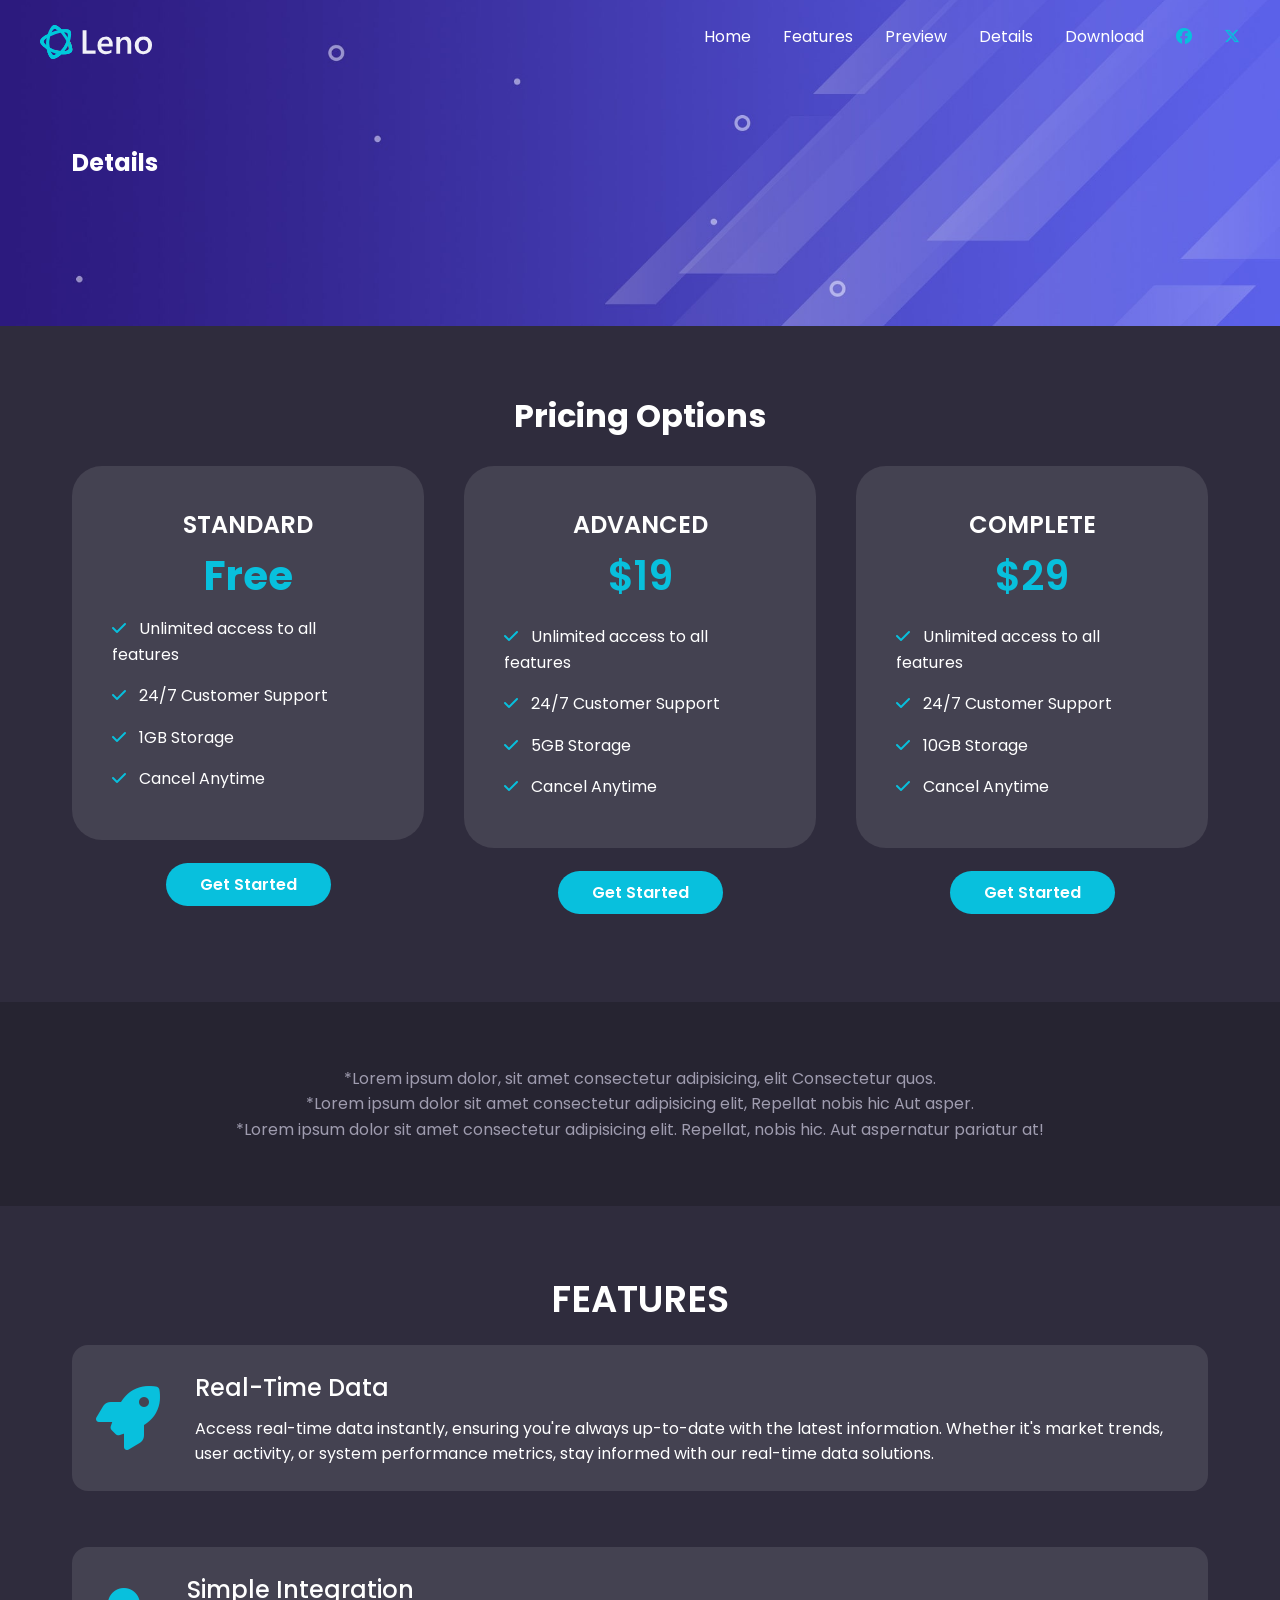
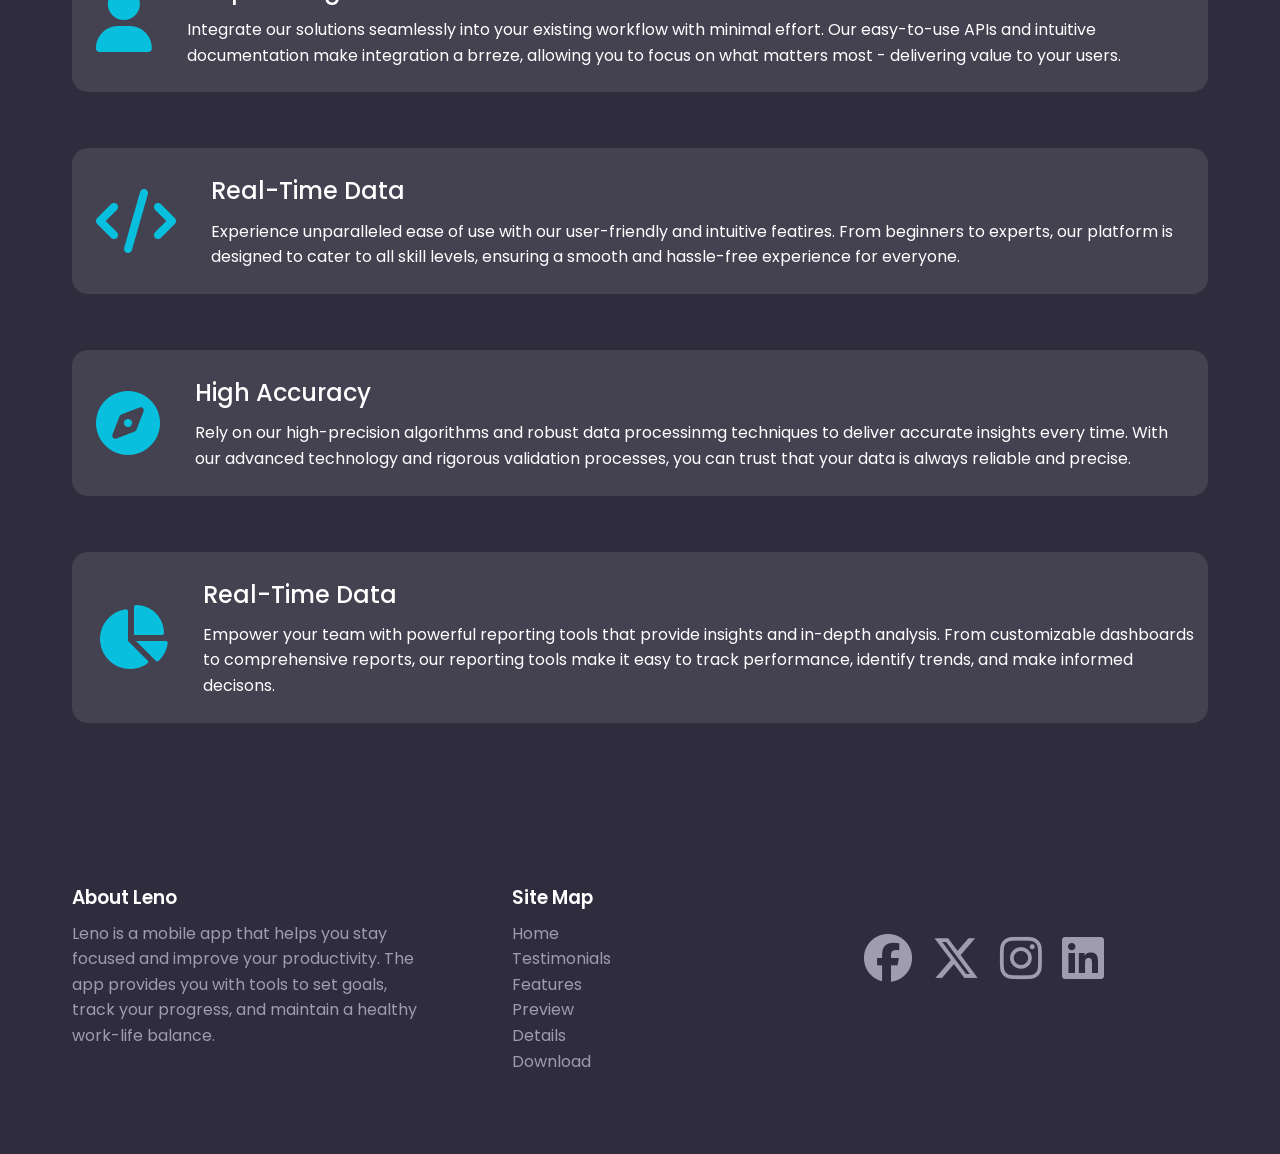
==== details.html @ 63ff6bb9 "Initial commit" ====
<!DOCTYPE html>
<html lang="en">
<head>
    <meta charset="UTF-8">
    <meta name="viewport" content="width=device-width, initial-scale=1.0">
    <link rel="preconnect" href="https://fonts.googleapis.com">
    <link rel="preconnect" href="https://fonts.gstatic.com" crossorigin>
    <link href="https://fonts.googleapis.com/css2?family=Poppins:wght@300;400;500;600;700&display=swap" rel="stylesheet">
    <link rel="stylesheet" href="https://cdnjs.cloudflare.com/ajax/libs/font-awesome/6.7.1/css/all.min.css" integrity="sha512-5Hs3dF2AEPkpNAR7UiOHba+lRSJNeM2ECkwxUIxC1Q/FLycGTbNapWXB4tP889k5T5Ju8fs4b1P5z/iB4nMfSQ==" crossorigin="anonymous" referrerpolicy="no-referrer" />
    <link rel="stylesheet" href="css/styles.css">
    <title>Leno Website</title>
</head>
<body>
    <nav class="navbar">
      <div class="container navbar-flex">
         <div class="navbar-logo">
            <img class="logo" src="./img/images/logo.svg" alt="Logo">
         </div>
         <div class="main-menu">
            <div class="main-menu-items">
               <ul class="main-menu-list">
                  <li><a href="index.html">Home</a></li>
                  <li><a href="index.html#features">Features</a></li>
                  <li><a href="index.html#preview">Preview</a></li>
                  <li><a href="index.html#details">Details</a></li>
                  <li><a href="index.html#download">Download</a></li>
                  <li><a href="#"><i class="fa-brands fa-facebook"></i></i></a></li>
                  <li><a href="https://x.com/AkeemUsman10482"><i class="fa-brands fa-x-twitter"></i></i></a></li>
               </ul>
            </div>
         </div> 
         <!-- Mobile Menu -->
         <div class="mobile-menu">
            <div class="mobile-menu-toggle">
               <i class="fa-solid fa-bars fa-2x"></i>
            </div>
            <div class="mobile-menu-items">
               <ul class="mobile-menu-list">
                  <li><a href="index.html">Home</a></li>
                     <li><a href="index.html#features">Features</a></li>
                     <li><a href="index.html#preview">Preview</a></li>
                     <li><a href="index.html#details">Details</a></li>
                     <li><a href="index.html#download">Download</a></li>
                     <li><a href="#"><i class="fa-brands fa-facebook"></i></i></a></li>
                     <li><a href="https://x.com/AkeemUsman10482"><i class="fa-brands fa-x-twitter"></i></i></a></li>
               </ul>
            </div>
         </div>
      </div>
 </nav>

 <!-- Inner Header -->
    <section class="inner-details">
        <div class="details-container container">
            <h2 class="details-description">Details</h2>
        </div>
    </section>
     <!-- Pricing -->
     <section class="pricing">
        <div class="pricing-container container">
            <h2 class="pricing-description">Pricing Options</h2>
            <div class="pricing-grid">
                <div class="pricing-card">
                    <div class="pricing-card-box">
                        <h2 class="pricing-card-title">Standard</h2>
                        <h2 class="pricing-plan">Free</h2>
                        <ul>
                            <li><i class="fa-solid fa-check"></i>Unlimited access to all features</li>
                            <li><i class="fa-solid fa-check"></i>24/7 Customer Support</li>
                            <li><i class="fa-solid fa-check"></i>1GB Storage</li>
                            <li><i class="fa-solid fa-check"></i>Cancel Anytime</li>
                        </ul>
                    </div>
                    <div class="inner-details-button">
                        <a href="#" class="btn">Get Started</a>
                    </div>
                </div>
                <!-- Pricng box 2 -->
                <div class="pricing-card">
                    <div class="pricing-card-box">
                        <h2 class="pricing-card-title">Advanced</h2>
                        <h3 class="pricing-plan">$19</h3>
                        <ul>
                            <li><i class="fa-solid fa-check"></i>Unlimited access to all features</li>
                            <li><i class="fa-solid fa-check"></i>24/7 Customer Support</li>
                            <li><i class="fa-solid fa-check"></i>5GB Storage</li>
                            <li><i class="fa-solid fa-check"></i>Cancel Anytime</li>
                        </ul>
                    </div>
                    <div class="inner-details-button">
                        <a href="#" class="btn">Get Started</a>
                    </div>
                </div>
                <!-- Pricing box 3 -->
                <div class="pricing-card">
                 <div class="pricing-card-box">
                        <h2 class="pricing-card-title">Complete</h2>
                        <h3 class="pricing-plan">$29</h3>
                        <ul>
                            <li><i class="fa-solid fa-check"></i>Unlimited access to all features</li>
                            <li><i class="fa-solid fa-check"></i>24/7 Customer Support</li>
                            <li><i class="fa-solid fa-check"></i>10GB Storage</li>
                            <li><i class="fa-solid fa-check"></i>Cancel Anytime</li>
                        </ul>
                    </div>
                    <div class="inner-details-button">
                        <a href="#" class="btn">Get Started</a>
                    </div>
                </div>
            </div>
        </div>
     </section>

     <!-- Inner Details Mote -->
     <section class="note">
        <div class="note-container container">
           <p class="note-description">*Lorem ipsum dolor, sit amet consectetur adipisicing, elit Consectetur quos.</p>
           <p class="note-description">*Lorem ipsum dolor sit amet consectetur adipisicing elit, Repellat nobis hic Aut asper.</p>
           <p class="note-description">*Lorem ipsum dolor sit amet consectetur adipisicing elit. Repellat, nobis hic. Aut aspernatur pariatur at!</p>
        </div>
    </section>

    <!-- Inner-details Features -->
    <section class="inner-features">
        <div class="inner-features-container container">
            <h2 class="inner-features-heading">Features</h2>
            <div class="inner-features-grid">
                <div class="inner-features-flex-items">
                    <i class="fa-solid fa-rocket fa-4x"></i>
                    <div class="inner-features-content">
                        <h3 class="inner-features-title">
                            Real-Time Data
                        </h3>
                        <p class="inner-features-description">
                            Access real-time data instantly, ensuring you're always up-to-date with the latest information. Whether it's market trends, user activity, or system performance metrics, stay informed with our real-time data solutions.
                        </p>
                    </div>
                </div>
                <!-- Items 2 -->
                <div class="inner-features-flex-items">
                    <i class="fa-solid fa-user fa-4x"></i>
                    <div class="inner-features-content">
                        <h3 class="inner-features-title">
                            Simple Integration
                        </h3>
                        <p class="inner-features-description">
                            Integrate our solutions seamlessly into your existing workflow with minimal effort. Our easy-to-use APIs and intuitive documentation make integration a brreze, allowing you to focus on what matters most - delivering value to your users.
                        </p>
                    </div>
                </div>
                <!-- Items 3 -->
                <div class="inner-features-flex-items">
                    <i class="fa-solid fa-code fa-4x"></i>
                    <div class="inner-features-content">
                        <h3 class="inner-features-title">
                            Real-Time Data
                        </h3>
                        <p class="inner-features-description">
                          Experience unparalleled ease of use with our user-friendly and intuitive featires. From beginners to experts, our platform is designed to cater to all skill levels, ensuring a smooth and hassle-free experience for everyone.
                        </p>
                    </div>
                </div>
                <!-- Items 4 -->
                <div class="inner-features-flex-items">
                    <i class="fa-solid fa-compass fa-4x"></i>
                    <div class="inner-features-content">
                        <h3 class="inner-features-title">
                            High Accuracy
                        </h3>
                        <p class="inner-features-description">
                           Rely on our high-precision algorithms and robust data processinmg techniques to deliver accurate insights every time. With our advanced technology and rigorous validation processes, you can trust that your data is always reliable and precise.
                        </p>
                    </div>
                </div>
                <!-- Items 5 -->
                <div class="inner-features-flex-items">
                    <i class="fa-solid fa-pie-chart fa-4x"></i>
                    <div class="inner-features-content">
                        <h3 class="inner-features-title">
                            Real-Time Data
                        </h3>
                        <p class="inner-features-description">
                            Empower your team with powerful reporting tools that provide insights and in-depth analysis. From customizable dashboards to comprehensive reports, our reporting tools make it easy to track performance, identify trends, and make informed decisons.
                        </p>
                    </div>
                </div>
            </div>
        </div>
    </section>


   
    <footer class="footer">
         <div class="footer-container container">
            <div class="footer-grid">
               <div class="about-leno">
                  <h3>About Leno</h3>
                  <p>Leno is a mobile app that helps you stay focused and improve your productivity. The app provides you with tools to set goals, track your progress, and maintain a healthy work-life balance.</p>
               </div>
               <div class="site-map">
                  <h3>Site Map</h3>
                  <a href="index.html">Home</a>
                  <a href="#testimonials">Testimonials</a>
                  <a href="#features">Features</a>
                  <a href="#preview">Preview</a>
                  <a href="#details">Details</a>
                  <a href="#download">Download</a>
               </div>
               <div class="icons-link">
                  <a href="#">
                     <i class="fa-brands fa-facebook fa-3x"></i>
                  </a>
                  <a href="https://x.com/AkeemUsman10482">
                     <i class="fa-brands fa-x-twitter fa-3x"></i>
                  </a>
                  <a href="#">
                     <i class="fa-brands fa-instagram fa-3x"></i>
                  </a>
                  <a href="#">
                     <i class="fa-brands fa-linkedin fa-3x"></i>
                  </a>
               </div>
            </div>
         </div>
      </footer>

 <script src="./js/script.js"></script>
</body>
</html>
---- css/styles.css ----
* {
    margin: 0;
    padding: 0;
    box-sizing: border-box;
}

body,
html {
    font-family: 'poppins', sans-serif;
    line-height: 1.6;
    scroll-behavior: smooth;
    background: var(--secondary-color);
    color: #fff;
}

:root {
    --primary-color: #08c0dd;
  --secondary-color: #262431;
  --tertiary-color: #2f2c3d;
}

ul li {
    list-style: none;
}

a {
    text-decoration: none;
    color: #fff;
}

img {
    max-width: 100%;
}

.container {
    max-width: 1200px;
    margin: 0 auto;
}

.btn {
    padding: 0.5rem 2rem;
    background-color: var(--primary-color);
    border: 2px solid transparent;
    color: #fff;
    font-weight: 600;
    border-radius: 50px;
    transition: background-color 0.3s ease;
  }

  .btn:hover {
    background-color: var(--secondary-color);
    border-color: var(--primary-color);
  }

.navbar .container {
    max-width: 1200px;
    padding: 1rem 2rem;
    margin: 0 auto;
    height: 80px;
}

.navbar {
    position: fixed;
    padding: 0 auto;
    top: 0;
    right: 0;
    left: 0;
    z-index: 1000;
    background-color: transparent;
    transition: background-color 0.3s ease-in-out;
  }

  .navbar.navbar--scroll {
    background-color: rgba(38, 36, 49, 0.8);
    backdrop-filter: blur(10px);
  }

.navbar .logo {
   width: 112px;
   height: 36px
}

.navbar .navbar-flex {
    display: flex;
    justify-content: space-between;
    text-align: center;
    padding: 1.5rem 0;
}

.navbar .main-menu-list {
    display: flex;
    justify-content: space-between;
    gap: 2rem;
}

.navbar a:hover {
    color: var(--primary-color);
}

.navbar i {
    color: var(--primary-color);
}

.navbar i:hover {
    color: #fff;
}

/* Mobile Menu */
.navbar .mobile-menu-items {
  position: absolute;
  top: 100%;
  left: 0;
  width: 100%;
  background: var(--secondary-color);
  opacity: 0.95;
  padding: 3rem 2rem;
  text-align: center;
  box-shadow: 0 2px 5px rgba(255, 255, 255, 0.1);
  border-top: 1px solid rgba(255, 255, 255, 0.1);
  transition: transform 0.3s ease-in-out;
}

.navbar .mobile-menu-list {
    display: flex;
    flex-direction: column;
    padding-top: 2rem;
    gap: 2rem;
    font-size: 1rem;
}

.navbar .mobile-menu {
    display: none;
}

.navbar .mobile-menu-items {
    transform: translateX(100%);
}

.navbar .mobile-menu-items.active {
    transform: translateX(0);
}

.navbar .mobile-menu-toggle i {
    color: #fff;
    cursor: pointer;
}

/* Hero */
.hero {
    background: #000 url('../img/images/header-background.jpg');
    background-size: cover;
    background-repeat: no-repeat;
    padding: 11.5rem 2rem 8rem;
}

.hero-container {
    display: flex;
    justify-content: space-around;
    flex-wrap: wrap;
    gap: 1rem;
}

.hero-content {
    max-width: 500px;
    font-size: 1.5rem;
    margin-top: 5rem;
}

.hero-content-title {
    text-transform: uppercase;
    line-height: 1.2;
    margin-top: 3rem;
    margin-bottom: 1.5rem;
}

.hero-content-title .hero-title-primary {
    color: var(--primary-color);
}

.hero-content-description {
    font-size: 1.1rem;
    margin-bottom: 1.5rem;
    line-height: 1.6;
}

.hero-buttons {
    display: flex;
    align-items: center;
    justify-content: center;
    gap: 1.5rem;
    margin-top: 2rem;
  }

  .hero-button {
    padding: 1rem 2rem;
    font-size: 1rem;
  }

  .hero__button i {
    margin-right: 0.5rem;
  }

  /* Testimonials */
  .testimonials {
    width: 100%;
    margin: 2rem 1rem;
  }

  .testimonials-container {
    max-width: 1100px;
    display: grid;
    grid-template-columns: repeat(3, 1fr);
    justify-content: space-between;
    gap: 4rem;
  }

  .testimonial-box {
    display: flex;
    flex-direction: column;
    text-align: center;
    gap: 2rem
  }

  .testimonial-img img {
        width: 96px;
        height: 96px;
        border-radius: 50%;
        margin-right: auto;
        margin-left: auto;
        margin-bottom: 0.2rem;
  }

  .testimonial-description {
    font-style: italic;
    text-align: center;
    padding: 0 2rem;
  }

  .features {
    background-color: var(--tertiary-color);
  }

  /* Features */
   .features-container {
    max-width: 1100px;
    width: 100%;
    padding: 4.5rem 0;
  }

  .features-title {
    text-transform: uppercase;
    text-align: center;
    font-size: 1.2rem;
    font-weight: 600;
    margin-bottom: 2rem;
  }

  .features-description {
    text-align: center;
    padding: 0 1.5rem;
    margin-bottom: 4rem;
  } 

  .features .features-grid {
    display: grid;
    grid-template-columns: repeat(3, 1fr);
    gap: 2rem;
  }

  .features .features-bf-column-items {
    margin-top: 4rem;
    justify-content: right;
    align-items: center;
    align-content: right;
  }

  .features, .column-items {
    display: flex;
    gap: 2rem;
    text-align: right;
    justify-content: right;
  }

  .features .column-left-title {
    margin-bottom: 1rem;
    font-size: 1.3rem;
    font-weight: 300;
  }

  .features .features-column-right {
    text-align: center;
  }

  .features .features-column-left {
    text-align: center;
  }


  .features .column-items.right {
    flex-direction: row-reverse;
    justify-content: center;
    text-align: left;
  }

  .features .column-left-icon i {
    color: var(--primary-color);
  }

  /* Preview */
  .preview {
    background: url('../img/images/video-background.jpg') center center/cover
    no-repeat;
    padding: 3rem;
  }

  .preview .preview-items {
    width: 100%;
  }

  .preview .preview-content {
    text-align: center;
    padding: 1rem;
  }

  .preview .preview-content h3 {
    font-size: 2.5rem;
    text-transform: uppercase;
    margin-bottom: 1rem;
  }

  .preview .preview-content p {
    margin-bottom: 1rem;
  }

  .preview .preview-content p::first-letter {
    text-transform: uppercase;
  }


  .preview .preview-image {
      position: relative; /* Enables absolute positioning for child elements */
      display: inline-block;
      width: 100%;
      max-width: 80%; /* Adjust as needed */
  }

  .preview-image img {
    display: block; /* Ensures no gaps below the image */
    width: 100%;
    height: auto;
  }

  
  .preview, .video-wrapper img {
    width: 100%;
    border-radius: 10px;
    text-align: center;
    margin-top: 1.5rem;
  }

  .play-button {
    position: absolute;
    bottom: 39%; /* Adjust to position slightly above the bottom if needed */
    left: 50%;
    transform: translateX(-50%); /* Centers the icon horizontally */
    font-size: 35px; /* Adjust icon size */
    color: white; /* Icon color */
    background: #00c9db; /* Optional background for visibility */
    border-radius: 50%; /* Makes the background circular */
    padding: 0.3rem 0.9rem; /* Adds padding for circular appearance */
    cursor: pointer; /* Changes the cursor to pointer */
    transition: all 200ms;
    animation: pulse-border 1500ms ease-out infinite;
  }

  @keyframes pulse-border {
    0% {
      transform: translateX(-30%) translateY(-30%) scale(1);
      opacity: 1;
    }
  
    100% {
      transform: translateX(-30%) translateY(-30%) scale(1.5);
      opacity: 0.8;
    }
  }

  .play-button i {
    color: #fff;
  }

  /* Details */
  .details {
    background-color: var(--secondary-color)
  }
  .details-container {
    padding: 9rem 2rem;
    width: 100%;
  }

  .details .grid-details {
    display: grid;
    grid-template-columns: repeat(2, 1fr);
    gap: 2rem;
    justify-content: center;
    align-items: center;
  }

  .details .grid-details-image {
    max-width: 500px;
    width: 100%;
  }

  .details .grid-details-content {
    text-align: left;
  }

  .details .grid-details-heading {
    font-size: 2rem;
    font-weight: 600;
    line-height: 1.3;
    margin-bottom: 1.5rem
  }

  .details .grid-details-description {
    line-height: 1.6;
    margin-bottom: 2.2em;
  }

  /* Icons */
  .details .details-icons {
    display: flex;
    flex-wrap: wrap;
    justify-content: space-around;
    gap: 2rem;
    margin-top: 8rem;
    text-align: center;
  }

  .details-icons i {
    color: var(--primary-color);
    margin-bottom: 1.5rem;
  }

  .details-icon-amount {
    font-size: 2.5rem;
    font-weight: 400;
  }

  .details-icon-description {
    font-size: 1.2rem;
  }

  /* Screenshots */
  .screenshots {
    background-color: var(--tertiary-color);
  }

  .screenshots-container {
    padding: 6rem 3rem;
  }

  .screenshots .screenshot-title {
    text-transform: uppercase;
    text-align: center;
    font-size: 2.5rem;
    font-weight: 500;
  }

  .screenshots .screenshot {
    border-bottom: 2.5px solid var(--primary-color);
    width: 100%;
    max-width: 35%;
    text-align: center;
    margin-bottom: 2.5rem;
    margin-left: 32%;
}
    .screenshots .screenshot-flex {
        display: flex;
        flex-wrap: wrap;
        justify-content: space-around;
        align-items: center;
        gap: 1.5rem;
    }

    .screenshots .screenshot-flex img {
        width: 100%;
        max-width: 190px;
    }

    /* Downloads */
    .download {
        background: url(../img/images/download-background.jpg) center center/cover no-repeat;
        padding: 7rem 2rem 8rem;
    }

    .download-container {
        display: flex;
        justify-content: space-between;
        align-items: center;
        gap: 2rem;
    }

    .download .download-content {
        max-width: 500px;
    }

    .download-description {
        font-size: 1.5rem;
        margin-top: 1.5rem;
        line-height: 1.6;
        text-align: center;
      }

      .download-image img {
        width: 100%;
        max-width: 500px;
      }

      .download-buttons {
        display: flex;
        align-items: center;
        justify-content: center;
        gap: 1.5rem;
        margin-top: 2rem;
      }
      
      .download-button {
        padding: 1rem 2rem;
      }
      
      .download-button i {
        margin-right: 0.5rem;
      }


      /* Footer */
      .footer {
        background-color: var(--tertiary-color);
      }
      .footer-container {
        padding: 6rem 2rem 5rem;
      }

      .footer .about-leno {
        width: 100%;
        max-width: 350px;
      }

      .footer .about-leno p {
        color: #9f9caf;
      }

      .footer .about-leno
      .footer .site-map, h3 {
        margin-bottom: 0.5rem;
        font-weight: 600;
      }

      .footer-grid {
        display: grid;
        grid-template-columns: repeat(3, 1fr);
        gap: 2.5rem;
      }

      .footer .site-map {
        display: flex;
        flex-direction: column;
        justify-content: center;
        align-items: left;
        margin-left: 3rem;
      }

      .footer .site-map a {
        color: #9f9caf;
      }

      .footer .icons-link {
        margin-top: 3.2rem;
      }

      .footer .icons-link a {
        padding: 0.5rem;
        color: #9f9caf;
      }

      .footer .icons-link a:hover {
        color: #fff;
      } 

      /* Inner Details - Internal Link */
      .inner-details {
        background: url('../img/images/header-background.jpg') center center/cover no-repeat;
      }

      .pricing {
        background-color: var(--tertiary-color);
      }

      .pricing-container {
        padding: 4rem 2rem 3rem;
      }

      .pricing .pricing-grid {
        display: grid;
        grid-template-columns: repeat(3, 1fr);
        gap: 2.5rem;
      }

      .pricing-card-box {
        background: rgba(255, 255, 255, 0.1);
        padding: 2.5rem;
        border-radius: 30px;
        margin-bottom: 2rem;
      }

      .pricing-card-box .inner-details-button {
        margin-top: 2rem;
      }

      .pricing-card {
        display: flex;
        flex-wrap: wrap;
        flex-direction: column;
        align-items:center;
        justify-content: right;
        margin-bottom: 3rem;
      }

      .pricing-description {
        font-size: 2rem;
        text-align: center;
        margin-bottom: 1.5rem;
      }

      .pricing-card-title {
        text-transform: uppercase;
        font-size: 1.5rem;
        font-weight: 600;
      }

      .pricing-plan {
        font-size: 2.5rem;
        color: var(--primary-color);
      }

      .pricing-card ul li {
        padding: 0.5rem 0;
      }

      .pricing-card i {
        margin-right: 0.8rem;
        color: var(--primary-color);
      }

      .pricing-card-title,
      .pricing-plan {
        max-width: 100%;
        width: 100%;
        text-align: center;
      }

      /* Note  */
      .note-container {
        padding: 4rem 3rem;
      }

      .note-description {
        max-width: 100%;
        text-align: center;
        color: #9f9caf;
      }

      /* Inner-Details Features */
      .inner-features {
        background-color: var(--tertiary-color);
      }

      .inner-features-container {
        padding: 4rem 2rem;
      }

      .inner-features-heading {
        width: 100%;
        text-transform: uppercase;
        font-size: 2.3rem;
        text-align: center;
        font-weight: 600;
        margin-bottom: 1rem;
      }

      .inner-features-grid {
        display: grid;
        grid-template-columns: 1fr;
        gap: 3.5rem;
      }

      .inner-features-flex-items {
        display: flex;
        gap: 1.5rem;
        align-items: center;
        justify-content: center;
        background: rgba(255, 255, 255, 0.1);
        border-radius:  1rem;
      }

      .inner-features-content {
        padding: 1.5rem 0.7rem;
      }

      .inner-features-title {
        font-size: 1.5rem;
        font-weight: 500;
      }

      .inner-features-flex-items i {
        color: var(--primary-color);
        margin-left: 1.5rem;
      }


      





/* Media Queries */
@media (max-width: 992px) {
    .navbar {
        width: 100%;
        margin: 0 auto;
        padding: 0 2rem;
    }

    .hero {
        padding: 8rem 2rem 8rem;
    }
    .hero-container {
        flex-direction: column;
        align-items: center;
    }

    .hero-content-title {
        text-align: center;
        font-size: 2rem;
    }

    .hero-description {
        text-align: center;
    }

    .hero-button {
        padding: 1rem 2rem;
        font-size: 1rem;
      }

    .hero-buttons {
        flex-direction: column;
        margin-bottom: 1.5rem;
    }

    .hero-button {
        width: 100%;
        text-align: center;
    }

    .hero-button i {
        margin-right: 0.5rem;
    }

    .testimonials {
        margin: 2rem auto;
    }

    .testimonial-box {
        padding: 0 auto;
    }
    .testimonial-box:nth-child(3) {
        display: none;
    }

    .testimonials-container {
        grid-template-columns: repeat(2, 1fr);
        gap: 1rem;
    }

    .testimonial-description {
        padding: 0 3rem;
        text-align: center;
    }

    /* Features */
    .features {
        padding: 0.5rem 2rem;
    }

    .features .features-grid {
        grid-template-columns: 1fr;
    }

    .features, .column-items {
        flex-direction: column;
        text-align: center;
        justify-content: center;
    }

    .features .column-left-title {
        margin-bottom: 1rem;
        font-size: 1.3rem;
        font-weight: 300;
        text-align: center;
      }

      .features .column-items.right {
        flex-direction: column;
        justify-content: center;
        text-align: center;
      }

    .features .features-column-left,
    .features .features-column-right {
        text-align: center;
    }

    .features .features-middle-column, .item1 {
        order: 0;
    }

    .features .features-column-left, .item2 {
        order: 1
    }

    .features .features-column-left, .item3 {
        order: 2;
    } 

    /* Preview */

  @keyframes pulse-border {
    0% {
      transform: translateX(-28%) translateY(-28%) scale(0.5);
      opacity: 1;
    }
  
    100% {
      transform: translateX(-28%) translateY(-28%) scale(1);
      opacity: 0.8;
    }
  }
    /* Details */
    .details .grid-details {
        grid-template-columns: 1fr;
        gap: 2rem;
        text-align: center;
        margin: 0 7rem;
    }
    
    .grid-details-image img {
        width: 100%;
        max-width: 400px;
        margin: 1rem 6.5rem
      }
    
      .grid-details-content {
        width: 100%;
        max-width: 400px;
        margin: 0.5rem auto;
      }

      .grid-details-heading {
        font-size: 1.9rem;
      }
      .grid-details-heading,
      .grid-details-description,
      .details-button {
        text-align: center;
      }
    
      .details-icons {
        flex-direction: column;
        gap: 2rem;
        margin-top: 4rem;
      }

      /* Donwload */
      .download-container {
        flex-direction: column-reverse;
      }

      .download-button {
        width: 100%;
        margin: 1.7rem auto;
        padding: 1rem 3rem;
      }

      .download-buttons,
      .btn {
        display: block;
      }

      .download-buttons a {
        font-size: 1rem;
        text-align: center;
      }

      /* Footer */
      .footer-grid {
        grid-template-columns: 1fr;
      }

      .footer-container {
        width: 100%;
        text-align: center;
      }

      .footer .about-leno {
        width: 100%;
        max-width: 100%;
        }

     .about-leno p {
        max-width: 90%;
        text-align: center;
     }

     .footer .site-map {
        margin: 0;
     }
}


@media (max-width: 768px) {
    .navbar .main-menu {
        display: none;
    }

    .navbar .mobile-menu {
        display: block;
    }

    .navbar {
        width: 100%;
        margin: 0 auto;
        padding: 0 1rem;
    }

    .hero-button {
        width: 60%;
        text-align: center;
    }
    
    .testimonial-box:nth-child(2) {
        display: none;
    }

    .testimonaials {
        margin: 2rem auto;
    }
    
    .testimonials .testimonial-box {
       margin: auto;
    }

    .testimonials .container {
        display: flex;
        justify-content: center;
        align-items: center;
    }

    .testimonial-description {
        padding: 0 3rem;
    }

    /* Features */
    .features {
        padding: 2.5rem 0;
    }

    .features .features-middle-column, .item1 {
        order: 0;
    }

    .features .features-column-left, .item2 {
        order: 1
    }

    .features .features-column-left, .item3 {
        order: 2;
    } 

    .features .features-grid {
        display: grid;
        grid-template-columns: 1fr;
        align-items: center;
        gap: 1rem;
    }

    .features-container {
        padding: 0 3rem;
    }

    .features .column-items {
        flex-direction: column;
       text-align: center;
    }

    .features .column-items.right {
        flex-direction: column;
    }

    .features .features-bf-column-items {
        text-align: center;
    }

    .features .column-items.right {
        text-align: center;
    }

    .features .features-title {
        font-size: 1rem;
    }

    .features .features-description {
        margin-bottom: 4rem;
    }

    /* Preview */
      .play-button {
        position: absolute;
        bottom: 20%; /* Adjust to position slightly above the bottom if needed */
        left: 50%;
        transform: translateX(-30%); /* Centers the icon horizontally */
        font-size: 35px; /* Adjust icon size */
        color: white; /* Icon color */
        background: #00c9db; /* Optional background for visibility */
        border-radius: 50%; /* Makes the background circular */
        padding: 0.2rem 0.8rem; /* Adds padding for circular appearance */
        cursor: pointer; /* Changes the cursor to pointer */
        /* transition: all 200ms;
        animation: pulse-border 1500ms ease-out infinite; */
      }


     /* Details */
     .details-container {
        padding: 7rem 0;
        width: 100%;
      }
     .details .grid-details {
        grid-template-columns: 1fr;
        gap: 1rem;
        text-align: center;
        margin: 0 2rem;
    }
    
    .grid-details-image img {
        width: 100%;
        max-width: 500px;
        margin: 1rem auto;
      }
    
      .grid-details-content {
        width: 100%;
        max-width: 600px;
        margin: 0.5rem auto;
      }

      .grid-details-heading {
        font-size: 10px;
        font-weight: 300;
      }
      .grid-details-heading,
      .grid-details-description,
      .details-button {
        text-align: center;
      }

      .details-button {
        width: 100%;
        max-width: 40%;
        margin: 0 auto;
      }

    
      .details-icons {
        flex-direction: column;
        gap: 1.5rem;
      }

      /* Donwload */
      .download-container {
        flex-direction: column-reverse;
      }

      .download-button {
        width: 100%;
        margin: 1.7rem auto;
        padding: 1rem 3rem;
      }

      .download-buttons,
      .btn {
        display: block;
      }

      .download-buttons a {
        font-size: 1rem;
        text-align: center;
      }

       /* Footer */
       .footer-grid {
        grid-template-columns: 1fr;
      }

      .about-leno p {
        max-width: 100%;
      }  

      /* Inner Details */
      .pricing .pricing-grid {
        grid-template-columns: 1fr;
      }
      
      .inner-features-flex-items {
        flex-direction: column;
      }

      .inner-features-content {
        padding-top: 0;
        text-align: center;
      }

      .inner-features-flex-items i {
        margin-top: 2rem;
      }

      .inner-features-description {
        text-align: center;
      }

      .inner-features-container {
        padding-bottom: 3rem;
      }
}
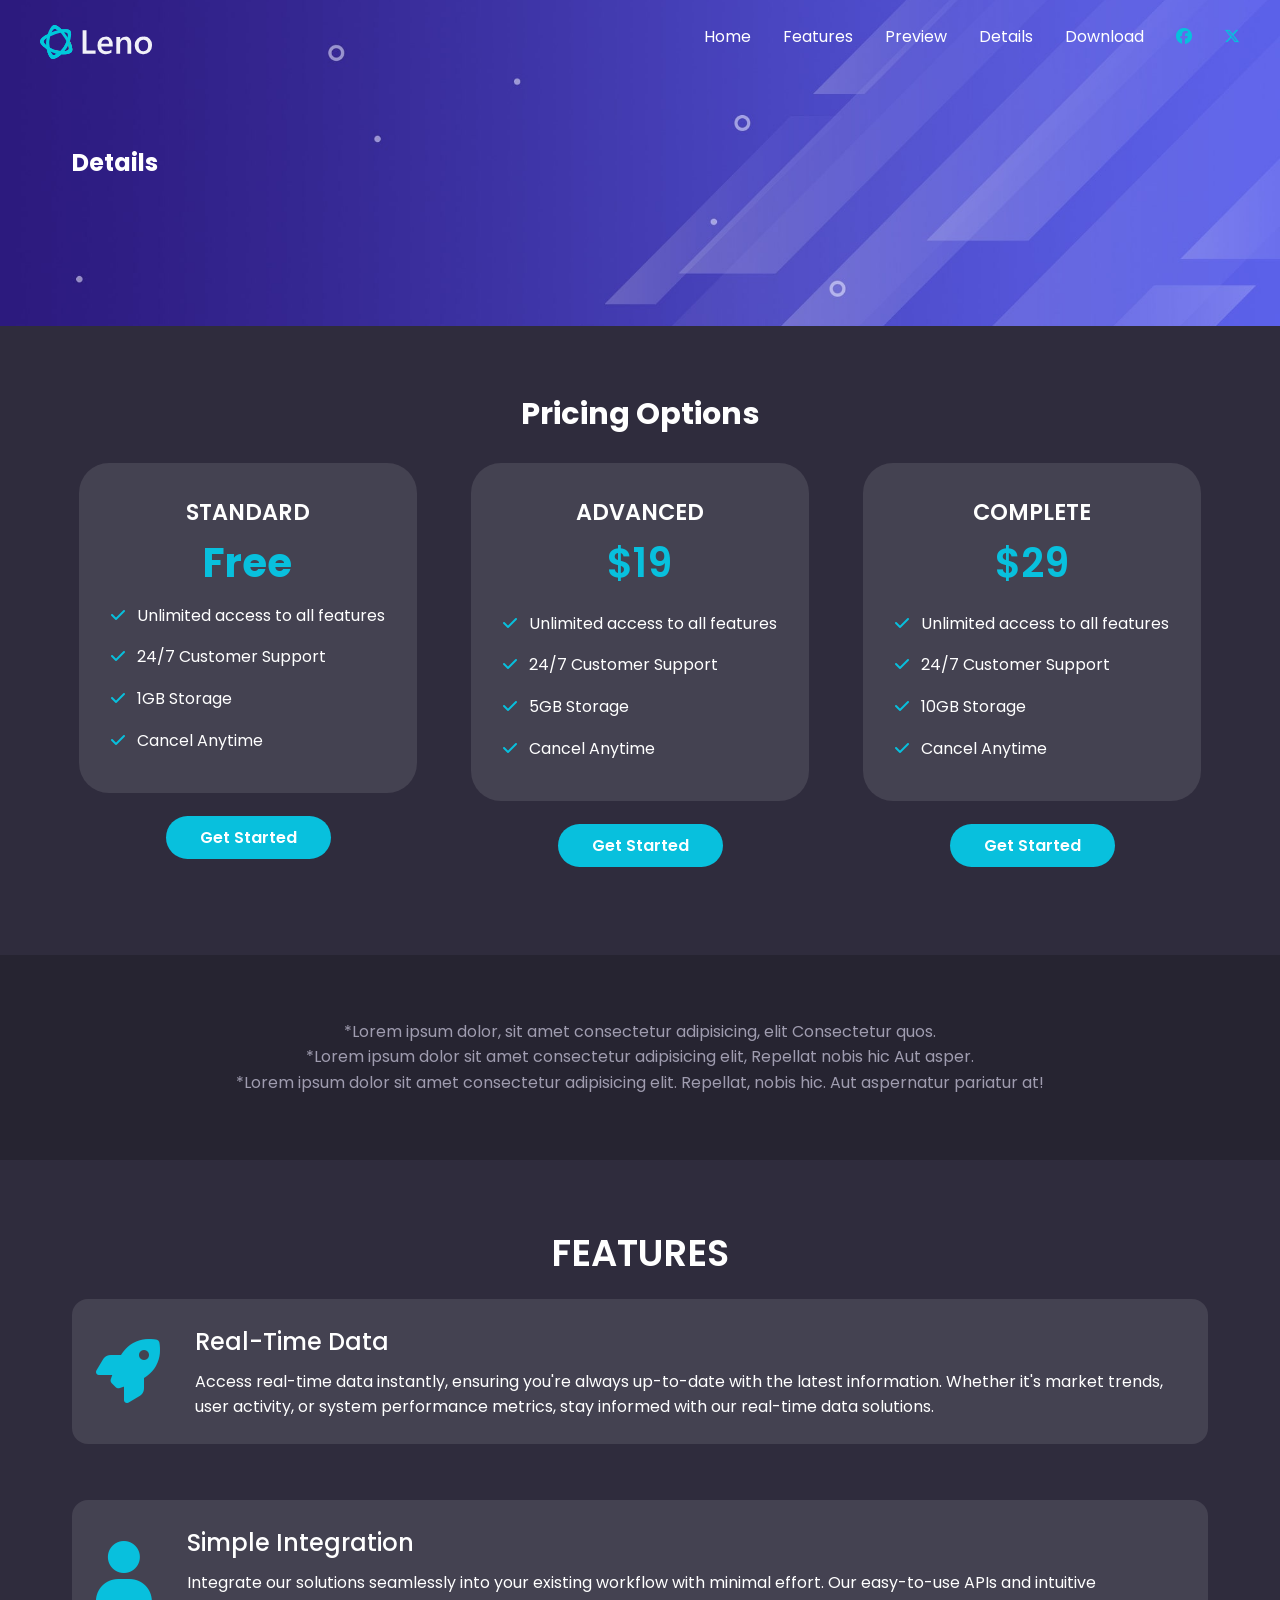
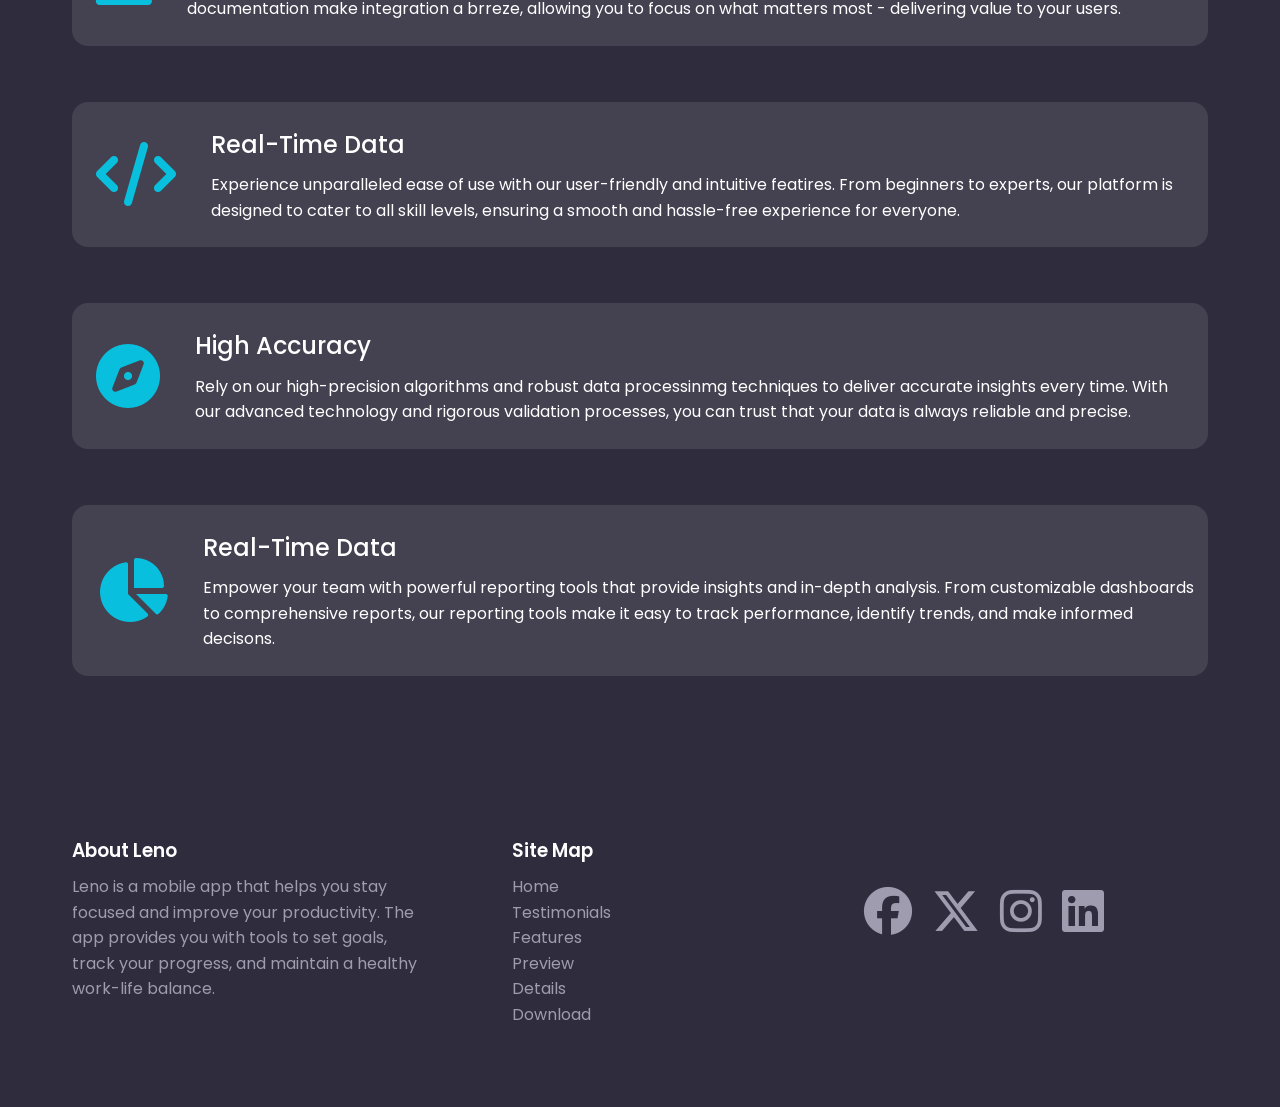
==== commit 11a84336: "Updated bug fixes" ====
--- a/details.html
+++ b/details.html
@@ -51,8 +51,8 @@
 
  <!-- Inner Header -->
     <section class="inner-details">
-        <div class="details-container container">
-            <h2 class="details-description">Details</h2>
+        <div class="inner-details-container container">
+            <h2 class="inner-details-description">Details</h2>
         </div>
     </section>
      <!-- Pricing -->
--- a/css/styles.css
+++ b/css/styles.css
@@ -593,6 +593,11 @@
         background: url('../img/images/header-background.jpg') center center/cover no-repeat;
       }
 
+      .inner-details-container {
+        padding: 9rem 2rem;
+        width: 100%;
+      }
+
       .pricing {
         background-color: var(--tertiary-color);
       }
@@ -609,7 +614,7 @@
 
       .pricing-card-box {
         background: rgba(255, 255, 255, 0.1);
-        padding: 2.5rem;
+        padding: 2rem;
         border-radius: 30px;
         margin-bottom: 2rem;
       }
@@ -628,14 +633,14 @@
       }
 
       .pricing-description {
-        font-size: 2rem;
+        font-size: 1.9rem;
         text-align: center;
         margin-bottom: 1.5rem;
       }
 
       .pricing-card-title {
         text-transform: uppercase;
-        font-size: 1.5rem;
+        font-size: 1.4rem;
         font-weight: 600;
       }
 
@@ -945,6 +950,10 @@
         padding: 0 1rem;
     }
 
+    .main-menu-list, li a i {
+      font-size: 1.8rem;
+    }
+
     .hero-button {
         width: 60%;
         text-align: center;
@@ -975,6 +984,10 @@
     /* Features */
     .features {
         padding: 2.5rem 0;
+    }
+
+    .features-title h1 {
+      font-size: 1.2rem;
     }
 
     .features .features-middle-column, .item1 {
@@ -1114,14 +1127,43 @@
         grid-template-columns: 1fr;
       }
 
+      .footer-container {
+        padding-top: 4rem;
+      }
+
+      .about-leno h3 {
+        font-size: 1.7rem;
+      }
+
       .about-leno p {
         max-width: 100%;
       }  
 
+      .site-map h3 {
+        font-size: 1.7rem;
+      }
+
+      .icons-link i {
+        font-size: 2.6rem;
+      }
+
+      .footer .icons-link {
+        margin-top: 0.8rem;
+      }
+
+
       /* Inner Details */
       .pricing .pricing-grid {
         grid-template-columns: 1fr;
       }
+
+      .pricing .pricing-description {
+        font-size: 1.8rem;
+      }
+
+      .pricing .pricing-card-title {
+        font-size: 1.3rem;
+      }
       
       .inner-features-flex-items {
         flex-direction: column;
@@ -1136,11 +1178,24 @@
         margin-top: 2rem;
       }
 
+      .inner-features-heading {
+        font-size: 2.2rem;
+      }
+
+      .inner-features-title {
+        font-size: 1.4rem;
+      }
+
       .inner-features-description {
         text-align: center;
+        font-size: 0.9rem;
       }
 
       .inner-features-container {
         padding-bottom: 3rem;
       }
+
+      .pricing-plan::first-line {
+        font-size: 2.4rem;
+      }
 }
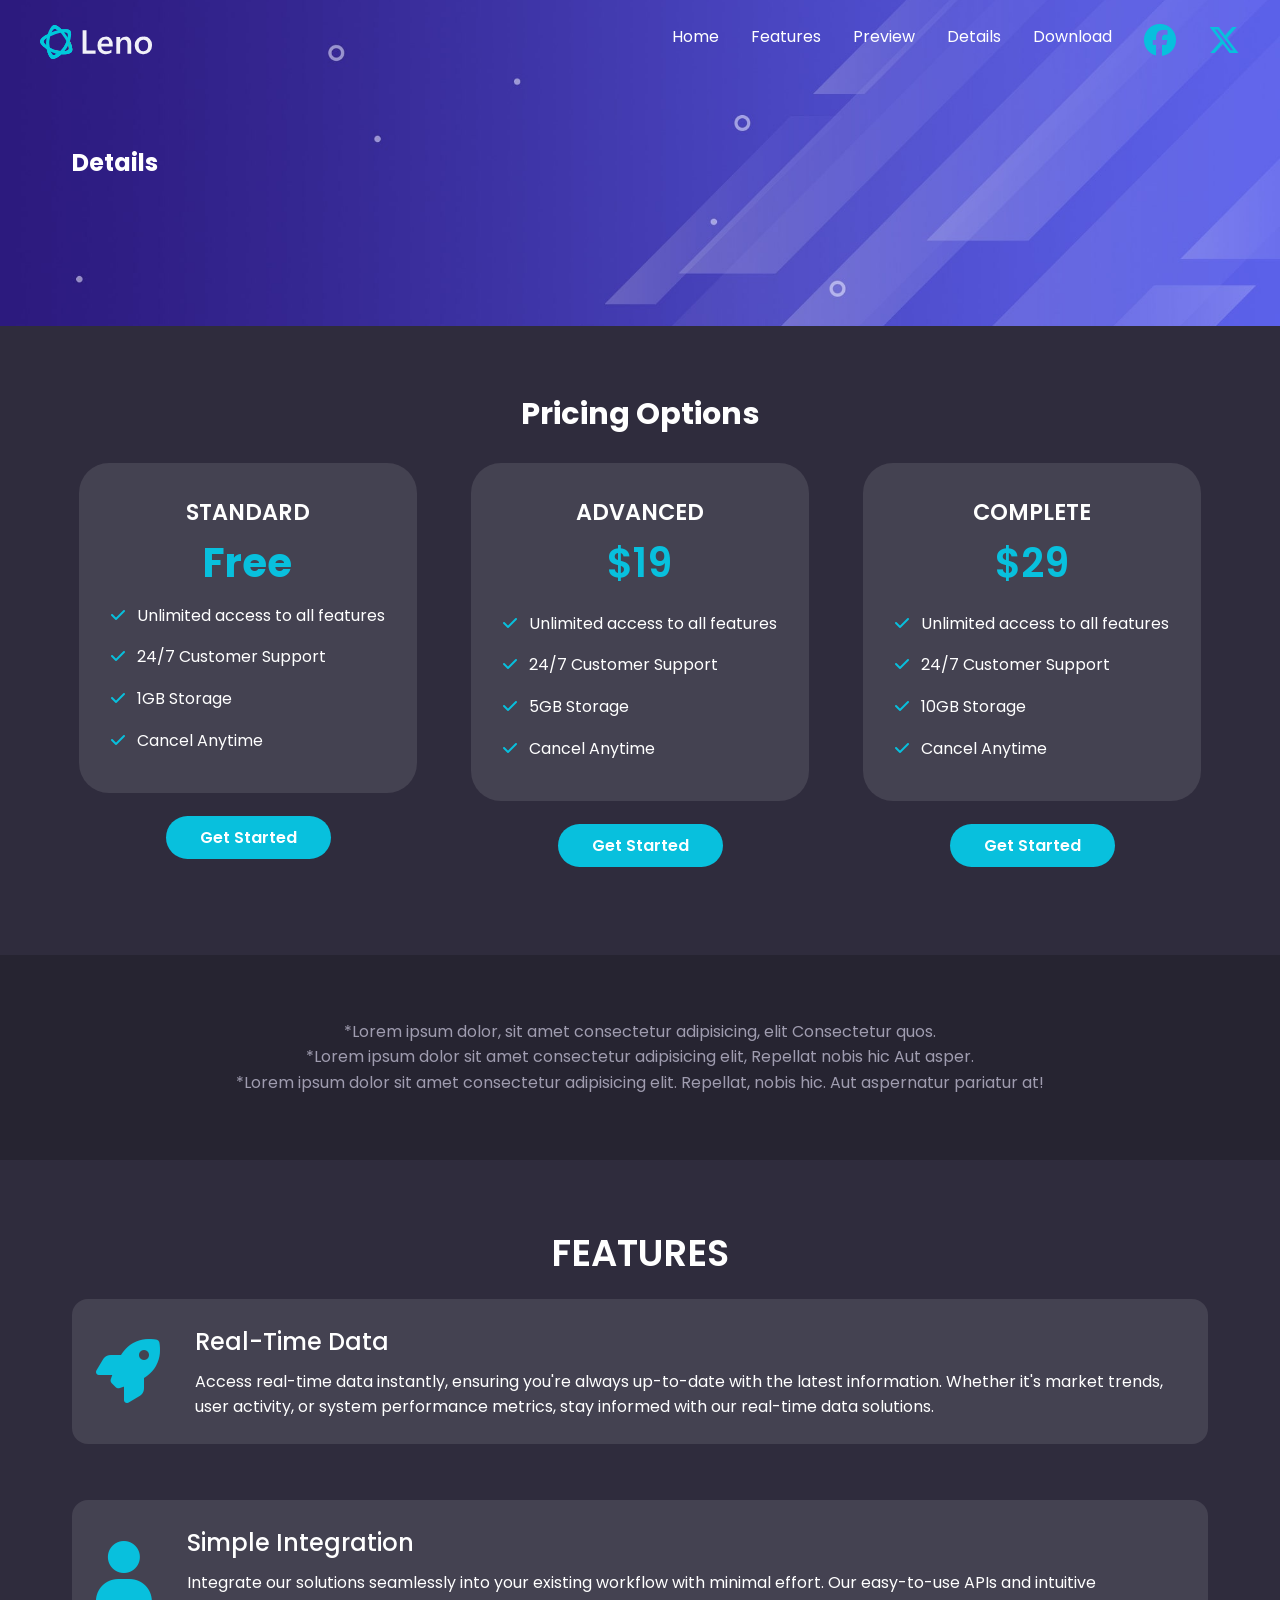
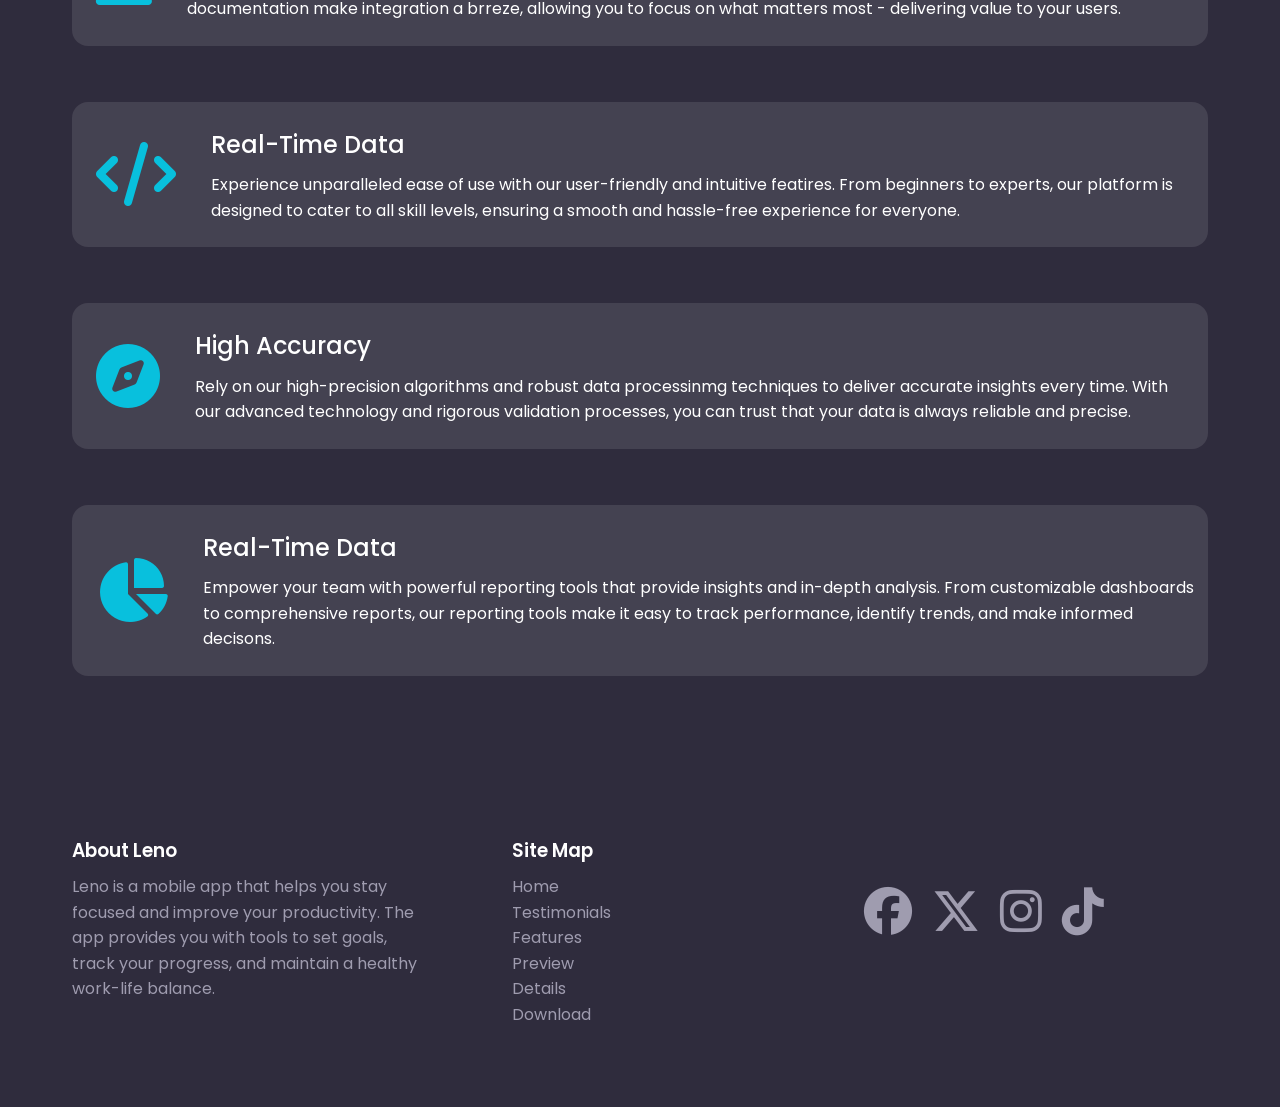
==== commit 0c6b13c7: "Updated bug fixes" ====
--- a/details.html
+++ b/details.html
@@ -24,8 +24,8 @@
                   <li><a href="index.html#preview">Preview</a></li>
                   <li><a href="index.html#details">Details</a></li>
                   <li><a href="index.html#download">Download</a></li>
-                  <li><a href="#"><i class="fa-brands fa-facebook"></i></i></a></li>
-                  <li><a href="https://x.com/AkeemUsman10482"><i class="fa-brands fa-x-twitter"></i></i></a></li>
+                  <li><a href="https://www.facebook.com/share/15aseCChGB/?mibextid=wwXIfr"><i class="fa-brands fa-2x fa-facebook"></i></a></li>
+                  <li><a href="https://x.com/AkeemUsman10482"><i class="fa-brands fa-2x fa-x-twitter"></i></a></li>
                </ul>
             </div>
          </div> 
@@ -207,17 +207,17 @@
                   <a href="#download">Download</a>
                </div>
                <div class="icons-link">
-                  <a href="#">
+                  <a href="https://www.facebook.com/share/15aseCChGB/?mibextid=wwXIfr">
                      <i class="fa-brands fa-facebook fa-3x"></i>
                   </a>
                   <a href="https://x.com/AkeemUsman10482">
                      <i class="fa-brands fa-x-twitter fa-3x"></i>
                   </a>
-                  <a href="#">
+                  <a href="https://www.instagram.com/usman_frontend?igsh=MWlwdHZzNXV6YnFqeA%3D%3D&utm_source=qr">
                      <i class="fa-brands fa-instagram fa-3x"></i>
                   </a>
-                  <a href="#">
-                     <i class="fa-brands fa-linkedin fa-3x"></i>
+                  <a href="https://www.tiktok.com/@usman_dev?_t=8qyBfm22CCU&_r=1">
+                     <i class="fa-brands fa-tiktok fa-3x"></i>
                   </a>
                </div>
             </div>
